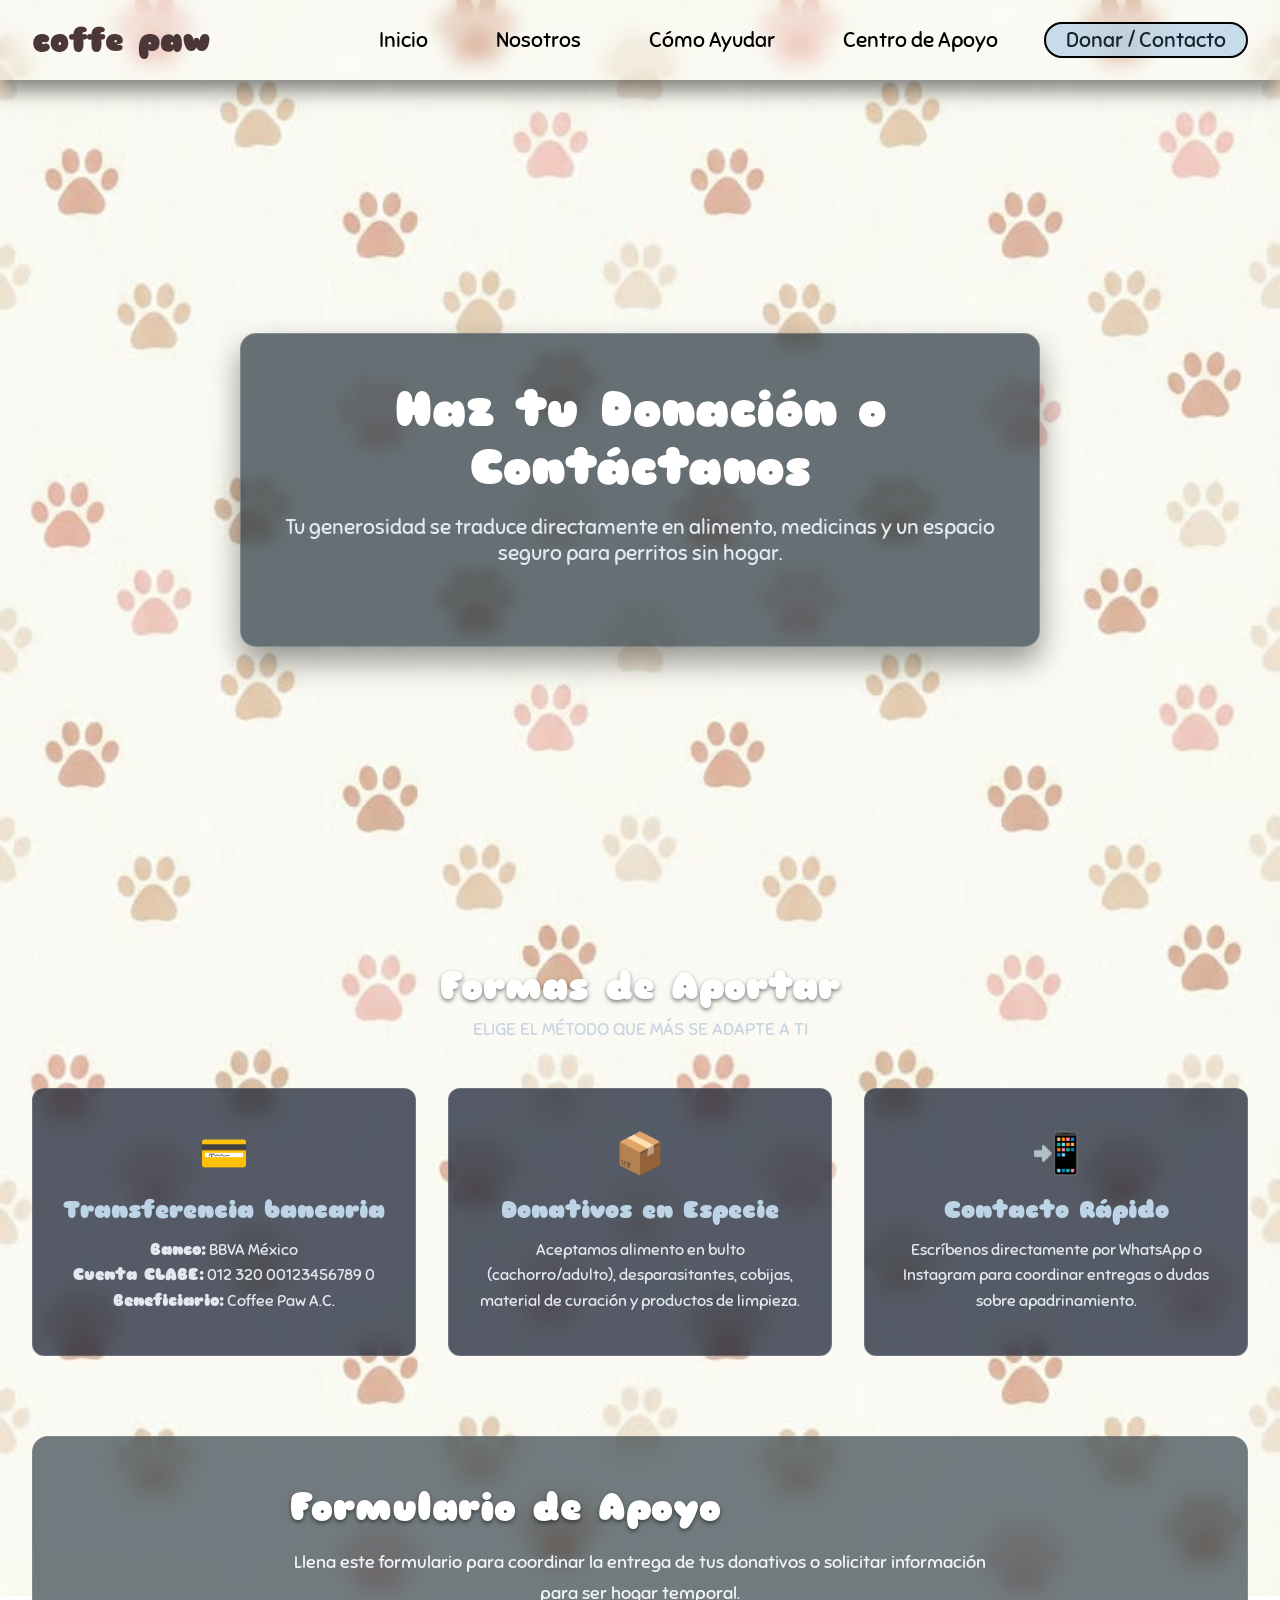
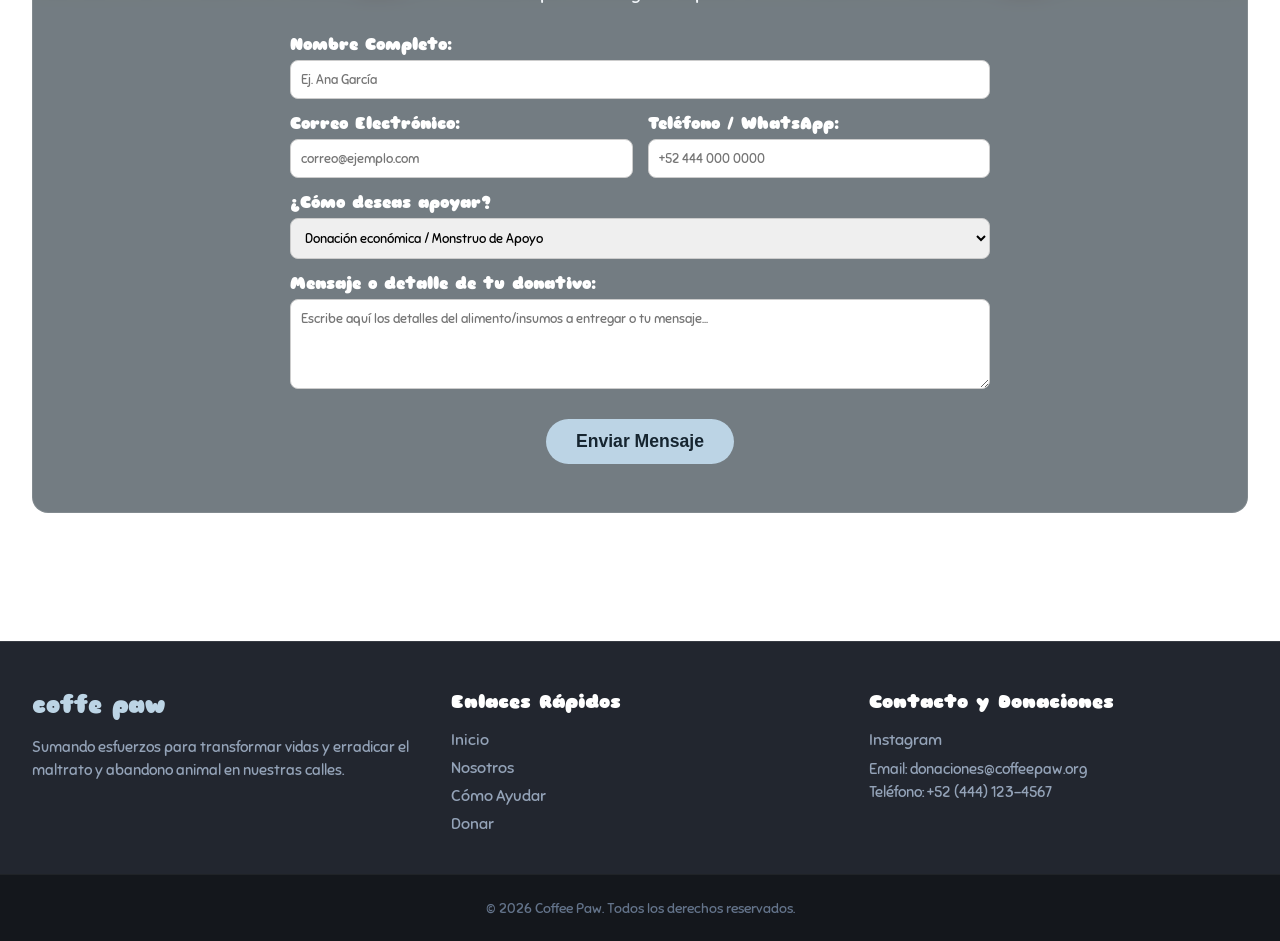
==== Donativos.html @ db0f6b10 "Add files via upload" ====
<!DOCTYPE html>
<html lang="es">
<head>
    <meta charset="UTF-8">
    <meta name="viewport" content="width=device-width, initial-scale=1.0">
    <title>Donar y Contacto - Coffee Paw</title>

    <!-- Enlaces para la tipografía Sniglet -->
    <link rel="preconnect" href="https://fonts.googleapis.com">
    <link rel="preconnect" href="https://fonts.gstatic.com" crossorigin>
    <link href="https://fonts.googleapis.com/css2?family=Sniglet&display=swap" rel="stylesheet">

    <!-- Enlace a la hoja de estilos CSS general -->
    <link rel="stylesheet" href="style.css">
</head>
<body>

    <!-- ==========================================
         HEADER / ENCABEZADO
         ========================================== -->
    <header class="site-header">
        
        <!-- BARRA DE NAVEGACIÓN -->
        <nav class="navbar">
            <div class="navbar-container">
                <!-- Logotipo del sitio web -->
                <a href="index.html" class="navbar-logo">coffe paw</a>
                
                <!-- Botón de menú hamburguesa para dispositivos móviles -->
                <button class="navbar-toggle" aria-label="Abrir menú">
                    <span class="bar"></span>
                    <span class="bar"></span>
                    <span class="bar"></span>
                </button>

                <!-- Menú principal con enlaces de navegación -->
                <ul class="navbar-menu">
                    <li> <a href="index.html"> Inicio </a> </li>
                    <li> <a href="index.html#about"> Nosotros </a> </li>
                    <li> <a href="index.html#services"> Cómo Ayudar </a> </li>
                    <li> <a href="index.html#blog"> Centro de Apoyo </a> </li>
                    <li> <a href="contacto.html" class="active"> Donar / Contacto </a> </li>
                </ul>
            </div>
        </nav>

        <!-- SECCIÓN HERO SECUNDARIA -->
        <div class="hero-container" style="padding: 40px 20px;">
            <div class="hero-content">
                <h1 class="hero-title">Haz tu Donación o Contáctanos</h1>
                <p class="hero-subtitle">Tu generosidad se traduce directamente en alimento, medicinas y un espacio seguro para perritos sin hogar.</p>
            </div>
        </div>

    </header>


    <!-- ==========================================
         MAIN / CONTENIDO PRINCIPAL
         ========================================== -->
    <main class="main-content">

        <!-- SECCIÓN DE OPCIONES DE DONACIÓN -->
        <section class="content-section">
            <div class="section-header">
                <h2 class="section-title">Formas de Aportar</h2>
                <p class="section-description">ELIGE EL MÉTODO QUE MÁS SE ADAPTE A TI</p>
            </div>

            <div class="cards-grid">
                <!-- Tarjeta Datos Bancarios -->
                <article class="card">
                    <div class="card-icon">💳</div>
                    <h3 class="card-title">Transferencia bancaria</h3>
                    <p class="card-text"><strong>Banco:</strong> BBVA México</p>
                    <p class="card-text"><strong>Cuenta CLABE:</strong> 012 320 00123456789 0</p>
                    <p class="card-text"><strong>Beneficiario:</strong> Coffee Paw A.C.</p>
                </article>

                <!-- Tarjeta Materiales e Insumos -->
                <article class="card">
                    <div class="card-icon">📦</div>
                    <h3 class="card-title">Donativos en Especie</h3>
                    <p class="card-text">Aceptamos alimento en bulto (cachorro/adulto), desparasitantes, cobijas, material de curación y productos de limpieza.</p>
                </article>

                <!-- Tarjeta Redes / Contacto Directo -->
                <article class="card">
                    <div class="card-icon">📲</div>
                    <h3 class="card-title">Contacto Rápido</h3>
                    <p class="card-text">Escríbenos directamente por WhatsApp o Instagram para coordinar entregas o dudas sobre apadrinamiento.</p>
                </article>
            </div>
        </section>

        <!-- SECCIÓN FORMULARIO DE CONTACTO Y REGISTRO DE DONACIÓN -->
        <section id="formulario-donacion" class="content-section about-section">
            <div class="about-container">
                <div class="about-text" style="width: 100%; max-width: 700px; margin: 0 auto;">
                    <h2 class="section-title">Formulario de Apoyo</h2>
                    <p style="text-align: center; margin-bottom: 25px;">Llena este formulario para coordinar la entrega de tus donativos o solicitar información para ser hogar temporal.</p>

                    <form action="#" method="post" style="display: flex; flex-direction: column; gap: 15px; text-align: left;">
                        <div>
                            <label for="nombre" style="font-weight: bold; display: block; margin-bottom: 5px;">Nombre Completo:</label>
                            <input type="text" id="nombre" name="nombre" placeholder="Ej. Ana García" required style="width: 100%; padding: 10px; border-radius: 8px; border: 1px solid #ccc; font-family: inherit;">
                        </div>

                        <div style="display: flex; gap: 15px; flex-wrap: wrap;">
                            <div style="flex: 1; min-width: 250px;">
                                <label for="email" style="font-weight: bold; display: block; margin-bottom: 5px;">Correo Electrónico:</label>
                                <input type="email" id="email" name="email" placeholder="correo@ejemplo.com" required style="width: 100%; padding: 10px; border-radius: 8px; border: 1px solid #ccc; font-family: inherit;">
                            </div>
                            <div style="flex: 1; min-width: 250px;">
                                <label for="telefono" style="font-weight: bold; display: block; margin-bottom: 5px;">Teléfono / WhatsApp:</label>
                                <input type="tel" id="telefono" name="telefono" placeholder="+52 444 000 0000" style="width: 100%; padding: 10px; border-radius: 8px; border: 1px solid #ccc; font-family: inherit;">
                            </div>
                        </div>

                        <div>
                            <label for="tipo_apoyo" style="font-weight: bold; display: block; margin-bottom: 5px;">¿Cómo deseas apoyar?</label>
                            <select id="tipo_apoyo" name="tipo_apoyo" style="width: 100%; padding: 10px; border-radius: 8px; border: 1px solid #ccc; font-family: inherit;">
                                <option value="monetario">Donación económica / Monstruo de Apoyo</option>
                                <option value="especie">Donación en especie (alimento, Cobijas, etc.)</option>
                                <option value="hogar_temporal">Quiero ser Hogar Temporal</option>
                                <option value="voluntariado">Voluntariado en eventos / acopio</option>
                                <option value="otro">Otro / Consulta general</option>
                            </select>
                        </div>

                        <div>
                            <label for="mensaje" style="font-weight: bold; display: block; margin-bottom: 5px;">Mensaje o detalle de tu donativo:</label>
                            <textarea id="mensaje" name="mensaje" rows="4" placeholder="Escribe aquí los detalles del alimento/insumos a entregar o tu mensaje..." style="width: 100%; padding: 10px; border-radius: 8px; border: 1px solid #ccc; font-family: inherit;"></textarea>
                        </div>

                        <button type="submit" class="hero-btn" style="border: none; cursor: pointer; margin-top: 10px; align-self: center;">Enviar Mensaje</button>
                    </form>
                </div>
            </div>
        </section>

    </main>


    <!-- ==========================================
         FOOTER / PIE DE PÁGINA
         ========================================== -->
    <footer id="contact" class="site-footer">
        <div class="footer-container">
            <div class="footer-col">
                <h4 class="footer-brand">coffe paw</h4>
                <p class="footer-desc">Sumando esfuerzos para transformar vidas y erradicar el maltrato y abandono animal en nuestras calles.</p>
            </div>

            <div class="footer-col">
                <h5 class="footer-heading">Enlaces Rápidos</h5>
                <ul class="footer-links">
                    <li><a href="index.html">Inicio</a></li>
                    <li><a href="index.html#about">Nosotros</a></li>
                    <li><a href="index.html#services">Cómo Ayudar</a></li>
                    <li><a href="contacto.html">Donar</a></li>
                </ul>
            </div>

            <div class="footer-col">
                <h5 class="footer-heading">Contacto y Donaciones</h5>
                <ul class="footer-links">
                    <li><a href="https://www.instagram.com/popular/dr-villela-veterinario/" target="_blank">Instagram</a></li>
                </ul>
                <p>Email: donaciones@coffeepaw.org</p>
                <p>Teléfono: +52 (444) 123-4567</p>
            </div>
        </div>

        <div class="footer-bottom">
            <p>&copy; 2026 Coffee Paw. Todos los derechos reservados.</p>
        </div>
    </footer>

    <!-- Script de control del menú móvil -->
    <script src="script.js"></script>
</body>
</html>
---- style.css ----
/* ==========================================================================
CONFIGURACIÓN GLOBAL Y TIPOGRAFÍA SNIGLET
========================================================================== */
* {
  margin: 0;
  padding: 0;
  box-sizing: border-box;
}

body {
  font-family: "Sniglet", system-ui;
  font-weight: 400;
  font-style: normal;
  min-height: 100vh;
  background: url("paw.jpg") no-repeat center center/cover fixed;
  color: #ffffff;
}

/* ==========================================================================
BARRA DE NAVEGACIÓN
========================================================================== */
.navbar {
  display: flex;
  align-items: center;
  justify-content: center;
  height: 80px;
  width: 100%;
  position: sticky;
  top: 0;
  background: transparent;
  box-shadow: 0 10px 20px rgba(0, 0, 0, 0.5);
  backdrop-filter: blur(10px);
  z-index: 999;
}

.navbar-container {
  display: flex;
  align-items: center;
  justify-content: space-between;
  width: 100%;
  padding: 0 2rem;
  max-width: 1600px;
}

.navbar-logo {
  font-size: 2rem;
  font-weight: 600;
  color: #4b3737;
  text-decoration: none;
  cursor: pointer;
}

.navbar-container .navbar-menu {
  display: flex;
  text-align: center;
  gap: 1.5rem;
  list-style: none;
}

.navbar-container .navbar-menu li a {
  text-decoration: none;
  color: #000000;
  font-size: 1.3rem;
  font-weight: 500;
  padding: 3px 20px;
  border-radius: 20px;
  border: 2px solid transparent;
  white-space: nowrap;
  transition: all 0.3s ease;
}

.navbar-container .navbar-menu li a:hover,
.navbar-container .navbar-menu li a.active {
  color: #162530;
  background: rgba(188, 212, 229, 0.8);
  border: 2px solid #000000;
}

.navbar-toggle {
  display: none;
  background: transparent;
  padding: 10px;
  border: none;
  cursor: pointer;
}

.bar {
  display: block;
  width: 25px;
  height: 3px;
  margin: 5px auto;
  background: #000000;
  transition: all 0.3s ease-in-out;
}

/* ==========================================================================
SECCIÓN HEADER / HERO
========================================================================== */
.hero-container {
  display: flex;
  align-items: center;
  justify-content: center;
  min-height: calc(100vh - 80px);
  padding: 2rem;
  text-align: center;
}

.hero-content {
  max-width: 800px;
  padding: 3rem 2rem;
  background: rgba(22, 37, 48, 0.65);
  backdrop-filter: blur(8px);
  border-radius: 16px;
  border: 1px solid rgba(255, 255, 255, 0.2);
  box-shadow: 0 15px 30px rgba(0, 0, 0, 0.4);
}

.hero-title {
  font-size: 3rem;
  font-weight: 700;
  margin-bottom: 1rem;
  line-height: 1.2;
}

.hero-subtitle {
  font-size: 1.3rem;
  font-weight: 300;
  margin-bottom: 2rem;
  color: #e2e8f0;
}

.hero-btn {
  display: inline-block;
  padding: 12px 30px;
  background: #bcd4e5;
  color: #162530;
  font-size: 1.1rem;
  font-weight: 600;
  text-decoration: none;
  border-radius: 30px;
  border: 2px solid #3f2a2a;
  transition: all 0.3s ease;
}

.hero-btn:hover {
  background: #fff;
  color: #0f172a;
  transform: translateY(-3px);
  box-shadow: 0 10px 20px rgba(0, 0, 0, 0.3);
}

/* ==========================================================================
SECCIÓN MAIN / CONTENIDO PRINCIPAL
========================================================================== */
.main-content {
  max-width: 1400px;
  margin: 0 auto;
  padding: 4rem 2rem;
  display: flex;
  flex-direction: column;
  gap: 5rem;
}

.content-section {
  width: 100%;
}

.section-header {
  text-align: center;
  margin-bottom: 3rem;
}

.section-title {
  font-size: 2.3rem;
  font-weight: 600;
  margin-bottom: 0.5rem;
  text-shadow: 0 2px 4px rgba(0,0,0,0.5);
}

.section-description {
  font-size: 1.1rem;
  color: #cbd5e1;
}

.cards-grid {
  display: grid;
  grid-template-columns: repeat(auto-fit, minmax(280px, 1fr));
  gap: 2rem;
}

.card {
  background: rgba(15, 23, 42, 0.7);
  backdrop-filter: blur(10px);
  border: 1px solid rgba(255, 255, 255, 0.15);
  padding: 2.5rem 1.5rem;
  border-radius: 12px;
  text-align: center;
  transition: transform 0.3s ease, box-shadow 0.3s ease;
}

.card:hover {
  transform: translateY(-8px);
  box-shadow: 0 12px 25px rgba(0, 0, 0, 0.5);
  border-color: rgba(188, 212, 229, 0.5);
}

.card-icon {
  font-size: 2.5rem;
  margin-bottom: 1rem;
}

.card-title {
  font-size: 1.5rem;
  margin-bottom: 0.8rem;
  color: #bcd4e5;
}

.card-text {
  font-size: 1rem;
  color: #e2e8f0;
  line-height: 1.6;
}

.about-section {
  background: rgba(22, 37, 48, 0.6);
  backdrop-filter: blur(10px);
  padding: 3rem;
  border-radius: 16px;
  border: 1px solid rgba(255, 255, 255, 0.1);
}

.about-text p {
  font-size: 1.1rem;
  line-height: 1.8;
  margin-top: 1rem;
  color: #f1f5f9;
}

.imagen_perro_triste img {
  margin-top: 100px;
  width: 300px;
}

/* ==========================================================================
SECCIÓN FOOTER / PIE DE PÁGINA
========================================================================== */
.site-footer {
  background: rgba(10, 15, 25, 0.9);
  backdrop-filter: blur(12px);
  border-top: 1px solid rgba(255, 255, 255, 0.1);
  padding-top: 3rem;
  margin-top: 4rem;
}

.footer-container {
  max-width: 1400px;
  margin: 0 auto;
  padding: 0 2rem 2rem 2rem;
  display: grid;
  grid-template-columns: repeat(auto-fit, minmax(220px, 1fr));
  gap: 2.5rem;
}

.footer-col .footer-brand {
  font-size: 1.5rem;
  font-weight: 600;
  margin-bottom: 1rem;
  color: #bcd4e5;
}

.footer-col .footer-desc,
.footer-col p {
  font-size: 0.95rem;
  color: #94a3b8;
  line-height: 1.5;
}

.footer-heading {
  font-size: 1.2rem;
  margin-bottom: 1rem;
  color: #fff;
}

.footer-links {
  list-style: none;
}

.footer-links li {
  margin-bottom: 0.5rem;
}

.footer-links a {
  color: #94a3b8;
  text-decoration: none;
  transition: color 0.2s ease;
}

.footer-links a:hover {
  color: #bcd4e5;
}

.footer-bottom {
  text-align: center;
  padding: 1.5rem;
  background: rgba(0, 0, 0, 0.4);
  font-size: 0.9rem;
  color: #64748b;
  border-top: 1px solid rgba(255, 255, 255, 0.05);
}

/* ==========================================================================
REGLAS RESPONSIVAS (MEDIA QUERIES)
========================================================================== */
@media (max-width: 880px) {
  .navbar {
    backdrop-filter: none;
  }

  .navbar-container .navbar-menu {
    display: none;
    flex-direction: column;
    align-items: flex-start;
    gap: 1.7rem !important;
    position: absolute;
    height: 100vh;
    width: 250px;
    top: 0;
    right: 0;
    padding: 5rem 1.5rem;
    box-shadow: 0 10px 10px rgba(0, 0, 0, 0.5);
    backdrop-filter: blur(10px);
  }

  .navbar-container .navbar-menu.active {
    display: flex;
  }

  .navbar-toggle {
    display: block;
    z-index: 999;
  }

  .navbar-toggle.active .bar:nth-child(2) {
    opacity: 0;
  }

  .navbar-toggle.active .bar:nth-child(1) {
    transform: translateY(8px) rotate(45deg);
  }

  .navbar-toggle.active .bar:nth-child(3) {
    transform: translateY(-8px) rotate(-45deg);
  }

  .hero-title {
    font-size: 2.3rem;
  }

  .hero-subtitle {
    font-size: 1.1rem;
  }

  .main-content {
    padding: 3rem 1.5rem;
    gap: 3.5rem;
  }

  .cards-grid {
    grid-template-columns: repeat(2, 1fr);
  }

  .about-section {
    padding: 2rem;
  }
}

@media (max-width: 480px) {
  .navbar-container {
    padding: 0 1rem;
  }

  .navbar-logo {
    font-size: 1.7rem;
  }

  .navbar-container .navbar-menu li a {
    font-size: 1.2rem;
    padding: 3px 15px;
  }

  .hero-container {
    padding: 1rem;
  }

  .hero-content {
    padding: 2rem 1rem;
  }

  .hero-title {
    font-size: 1.8rem;
  }

  .hero-subtitle {
    font-size: 1rem;
  }

  .hero-btn {
    width: 100%;
    text-align: center;
  }

  .cards-grid {
    grid-template-columns: 1fr;
  }

  .section-title {
    font-size: 1.8rem;
  }

  .footer-container {
    grid-template-columns: 1fr;
    gap: 2rem;
    padding: 0 1.5rem 2rem 1.5rem;
  }
}

@media (max-width: 880px) {
 
  .navbar-container .navbar-menu {
    display: none; 
    
  }
  
 
  .cards-grid {
    grid-template-columns: repeat(2, 1fr);
  }
}

@media (max-width: 480px) {
 
  .cards-grid {
    grid-template-columns: 1fr;
  }
}
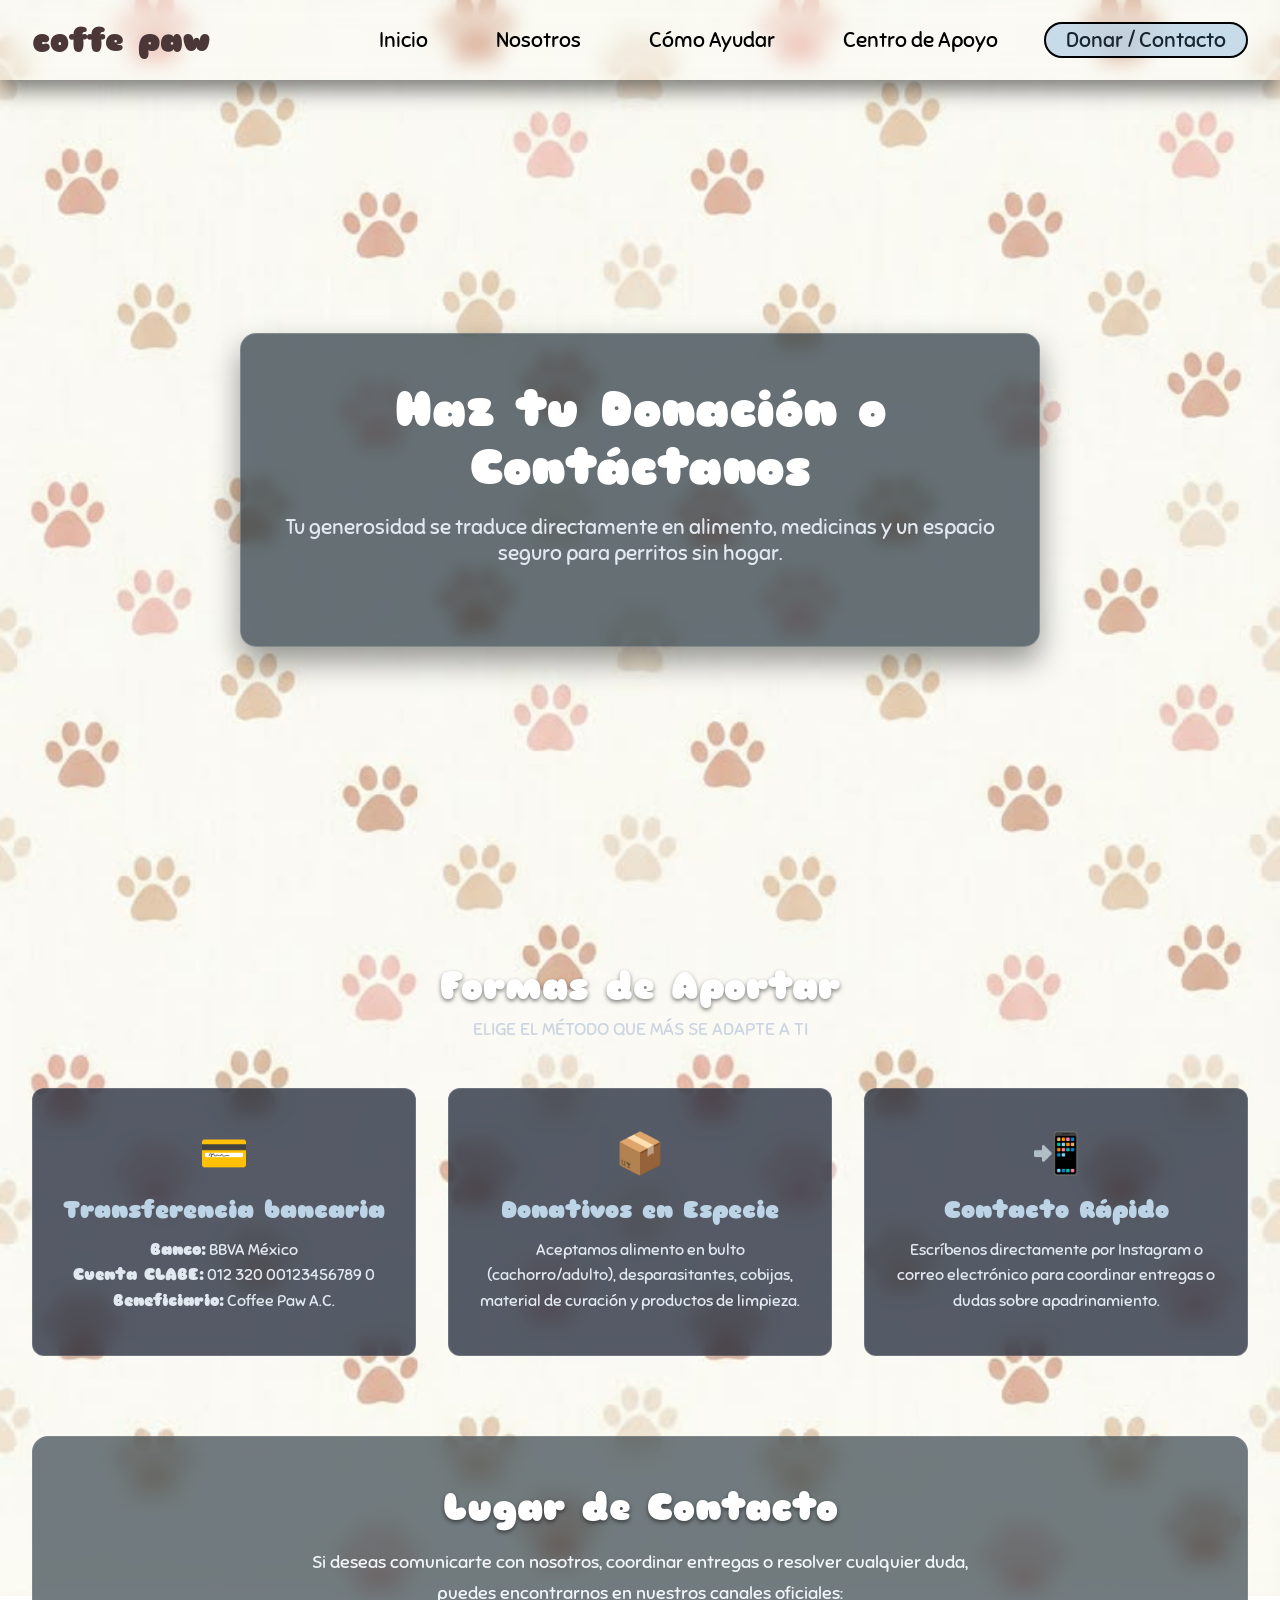
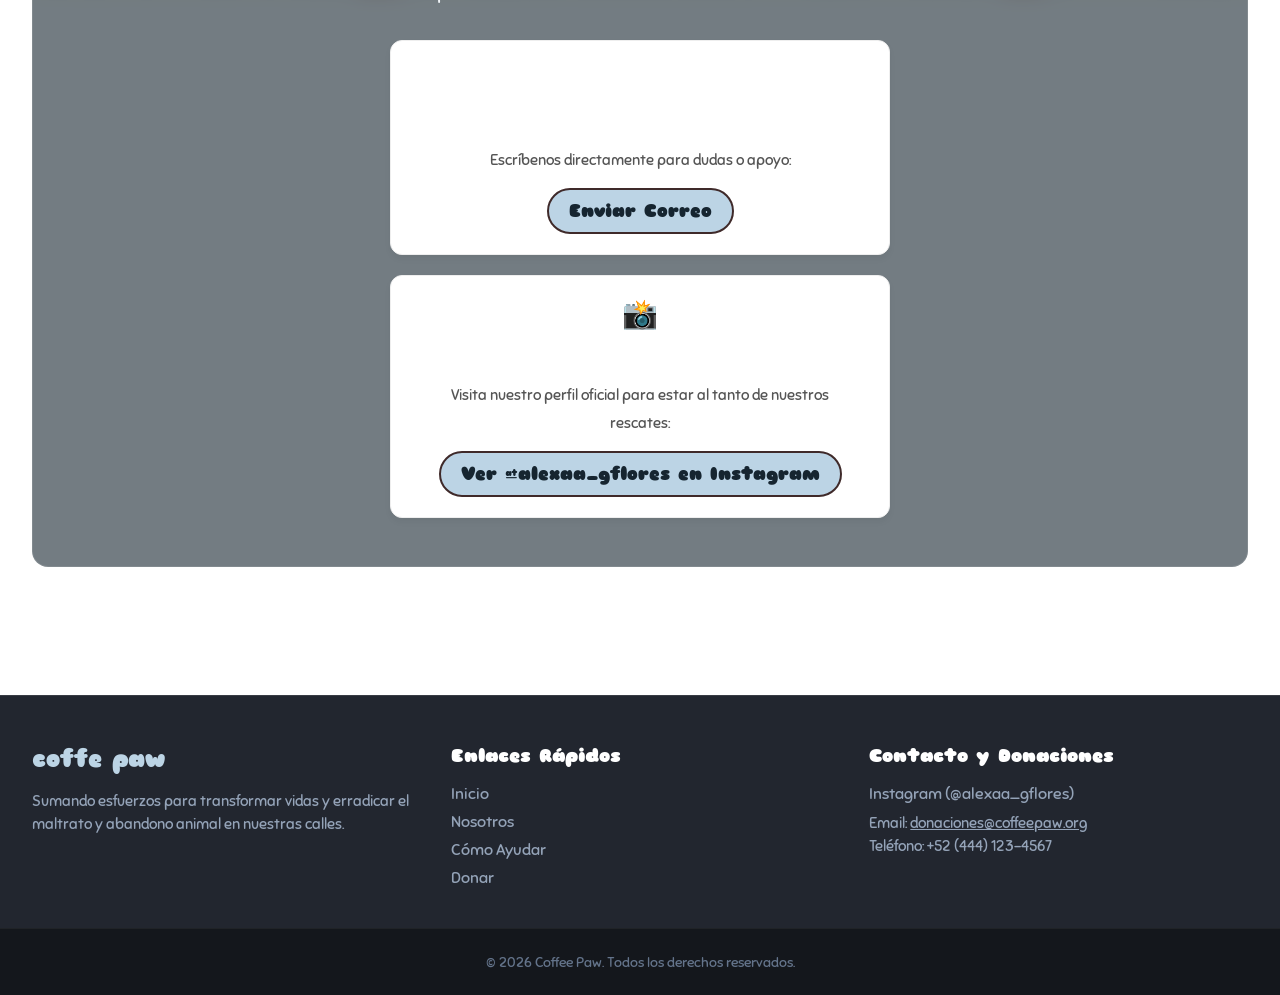
==== commit 47ebc88d: "Add files via upload" ====
--- a/Donativos.html
+++ b/Donativos.html
@@ -88,53 +88,39 @@
                 <article class="card">
                     <div class="card-icon">📲</div>
                     <h3 class="card-title">Contacto Rápido</h3>
-                    <p class="card-text">Escríbenos directamente por WhatsApp o Instagram para coordinar entregas o dudas sobre apadrinamiento.</p>
+                    <p class="card-text">Escríbenos directamente por Instagram o correo electrónico para coordinar entregas o dudas sobre apadrinamiento.</p>
                 </article>
             </div>
         </section>
 
-        <!-- SECCIÓN FORMULARIO DE CONTACTO Y REGISTRO DE DONACIÓN -->
-        <section id="formulario-donacion" class="content-section about-section">
+        <!-- SECCIÓN DE CONTACTO (REEMPLAZO DEL FORMULARIO) -->
+        <section id="contacto-directo" class="content-section about-section">
             <div class="about-container">
-                <div class="about-text" style="width: 100%; max-width: 700px; margin: 0 auto;">
-                    <h2 class="section-title">Formulario de Apoyo</h2>
-                    <p style="text-align: center; margin-bottom: 25px;">Llena este formulario para coordinar la entrega de tus donativos o solicitar información para ser hogar temporal.</p>
+                <div class="about-text" style="width: 100%; max-width: 700px; margin: 0 auto; text-align: center;">
+                    <h2 class="section-title">Lugar de Contacto</h2>
+                    <p style="margin-bottom: 30px;">Si deseas comunicarte con nosotros, coordinar entregas o resolver cualquier duda, puedes encontrarnos en nuestros canales oficiales:</p>
 
-                    <form action="#" method="post" style="display: flex; flex-direction: column; gap: 15px; text-align: left;">
-                        <div>
-                            <label for="nombre" style="font-weight: bold; display: block; margin-bottom: 5px;">Nombre Completo:</label>
-                            <input type="text" id="nombre" name="nombre" placeholder="Ej. Ana García" required style="width: 100%; padding: 10px; border-radius: 8px; border: 1px solid #ccc; font-family: inherit;">
+                    <div style="display: flex; flex-direction: column; gap: 20px; align-items: center;">
+                        <!-- Opción 1: Correo Electrónico -->
+                        <div style="background: #ffffff; padding: 20px 30px; border-radius: 12px; width: 100%; max-width: 500px; box-shadow: 0 4px 6px rgba(0,0,0,0.05); border: 1px solid #eee;">
+                            <span style="font-size: 1.8rem;">✉️</span>
+                            <h3 style="margin: 10px 0 5px 0;">Correo Electrónico</h3>
+                            <p style="margin-bottom: 15px; font-size: 0.95rem; color: #555;">Escríbenos directamente para dudas o apoyo:</p>
+                            <a href="mailto:donaciones@coffeepaw.org" class="hero-btn" style="text-decoration: none; display: inline-block; padding: 10px 20px;">
+                                Enviar Correo
+                            </a>
                         </div>
 
-                        <div style="display: flex; gap: 15px; flex-wrap: wrap;">
-                            <div style="flex: 1; min-width: 250px;">
-                                <label for="email" style="font-weight: bold; display: block; margin-bottom: 5px;">Correo Electrónico:</label>
-                                <input type="email" id="email" name="email" placeholder="correo@ejemplo.com" required style="width: 100%; padding: 10px; border-radius: 8px; border: 1px solid #ccc; font-family: inherit;">
-                            </div>
-                            <div style="flex: 1; min-width: 250px;">
-                                <label for="telefono" style="font-weight: bold; display: block; margin-bottom: 5px;">Teléfono / WhatsApp:</label>
-                                <input type="tel" id="telefono" name="telefono" placeholder="+52 444 000 0000" style="width: 100%; padding: 10px; border-radius: 8px; border: 1px solid #ccc; font-family: inherit;">
-                            </div>
+                        <!-- Opción 2: Instagram Directo -->
+                        <div style="background: #ffffff; padding: 20px 30px; border-radius: 12px; width: 100%; max-width: 500px; box-shadow: 0 4px 6px rgba(0,0,0,0.05); border: 1px solid #eee;">
+                            <span style="font-size: 1.8rem;">📸</span>
+                            <h3 style="margin: 10px 0 5px 0;">Síguenos en Instagram</h3>
+                            <p style="margin-bottom: 15px; font-size: 0.95rem; color: #555;">Visita nuestro perfil oficial para estar al tanto de nuestros rescates:</p>
+                            <a href="https://www.instagram.com/alexaa_gflores/" target="_blank" rel="noopener noreferrer" class="hero-btn" style="text-decoration: none; display: inline-block; padding: 10px 20px;">
+                                Ver @alexaa_gflores en Instagram
+                            </a>
                         </div>
-
-                        <div>
-                            <label for="tipo_apoyo" style="font-weight: bold; display: block; margin-bottom: 5px;">¿Cómo deseas apoyar?</label>
-                            <select id="tipo_apoyo" name="tipo_apoyo" style="width: 100%; padding: 10px; border-radius: 8px; border: 1px solid #ccc; font-family: inherit;">
-                                <option value="monetario">Donación económica / Monstruo de Apoyo</option>
-                                <option value="especie">Donación en especie (alimento, Cobijas, etc.)</option>
-                                <option value="hogar_temporal">Quiero ser Hogar Temporal</option>
-                                <option value="voluntariado">Voluntariado en eventos / acopio</option>
-                                <option value="otro">Otro / Consulta general</option>
-                            </select>
-                        </div>
-
-                        <div>
-                            <label for="mensaje" style="font-weight: bold; display: block; margin-bottom: 5px;">Mensaje o detalle de tu donativo:</label>
-                            <textarea id="mensaje" name="mensaje" rows="4" placeholder="Escribe aquí los detalles del alimento/insumos a entregar o tu mensaje..." style="width: 100%; padding: 10px; border-radius: 8px; border: 1px solid #ccc; font-family: inherit;"></textarea>
-                        </div>
-
-                        <button type="submit" class="hero-btn" style="border: none; cursor: pointer; margin-top: 10px; align-self: center;">Enviar Mensaje</button>
-                    </form>
+                    </div>
                 </div>
             </div>
         </section>
@@ -165,9 +151,9 @@
             <div class="footer-col">
                 <h5 class="footer-heading">Contacto y Donaciones</h5>
                 <ul class="footer-links">
-                    <li><a href="https://www.instagram.com/popular/dr-villela-veterinario/" target="_blank">Instagram</a></li>
+                    <li><a href="https://www.instagram.com/alexaa_gflores/" target="_blank" rel="noopener noreferrer">Instagram (@alexaa_gflores)</a></li>
                 </ul>
-                <p>Email: donaciones@coffeepaw.org</p>
+                <p>Email: <a href="mailto:donaciones@coffeepaw.org" style="color: inherit; text-decoration: underline;">donaciones@coffeepaw.org</a></p>
                 <p>Teléfono: +52 (444) 123-4567</p>
             </div>
         </div>
